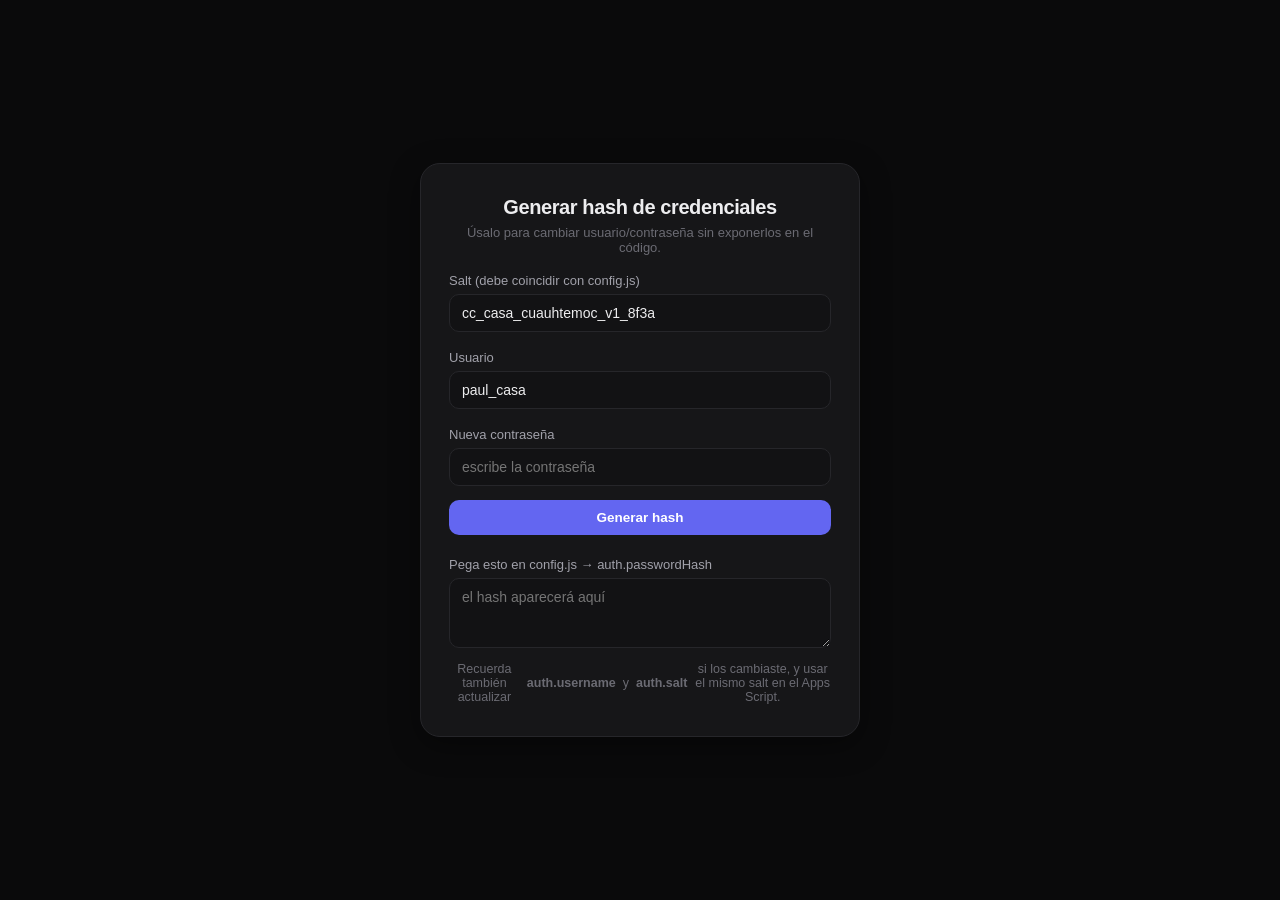
==== generar-hash.html @ 9c11d185 "Dashboard financiero Casa Cuauhtémoc App estática para GitHub Pages: login con hash SHA-256, 6 pesta" ====
<!DOCTYPE html>
<html lang="es">
<head>
  <meta charset="UTF-8" />
  <meta name="viewport" content="width=device-width, initial-scale=1" />
  <title>Generar hash de credenciales · Casa Cuauhtémoc</title>
  <link rel="stylesheet" href="https://rsms.me/inter/inter.css" />
  <link rel="stylesheet" href="css/styles.css" />
</head>
<body>
  <div class="login-screen">
    <form class="login-card" id="form" style="max-width:440px">
      <h1>Generar hash de credenciales</h1>
      <p class="login-sub">Úsalo para cambiar usuario/contraseña sin exponerlos en el código.</p>

      <label class="field"><span>Salt (debe coincidir con config.js)</span>
        <input type="text" id="salt" value="cc_casa_cuauhtemoc_v1_8f3a" /></label>
      <label class="field"><span>Usuario</span>
        <input type="text" id="user" value="paul_casa" autocapitalize="none" /></label>
      <label class="field"><span>Nueva contraseña</span>
        <input type="text" id="pass" placeholder="escribe la contraseña" /></label>

      <button type="submit" class="btn btn-primary btn-block">Generar hash</button>

      <div class="field" style="margin-top:8px">
        <span>Pega esto en config.js → auth.passwordHash</span>
        <textarea id="out" rows="3" readonly placeholder="el hash aparecerá aquí"></textarea>
      </div>
      <p class="hint">Recuerda también actualizar <strong>auth.username</strong> y <strong>auth.salt</strong> si los cambiaste, y usar el mismo salt en el Apps Script.</p>
    </form>
  </div>

  <script type="module">
    import { hashCredential } from "./js/crypto.js";
    const form = document.getElementById("form");
    form.onsubmit = async (e) => {
      e.preventDefault();
      const salt = document.getElementById("salt").value;
      const user = document.getElementById("user").value.trim();
      const pass = document.getElementById("pass").value;
      document.getElementById("out").value = await hashCredential(salt, user, pass);
    };
  </script>
</body>
</html>
---- css/styles.css ----
/* ==========================================================================
   Casa Cuauhtémoc — Control Financiero
   Dark mode · Inter · diseño tipo Linear / Vercel / Raycast
   ========================================================================== */
:root {
  --bg: #0a0a0b;
  --bg-elev: #121214;
  --panel: #161618;
  --panel-2: #1c1c1f;
  --border: #26262a;
  --border-soft: #1e1e22;
  --text: #ededef;
  --text-2: #a1a1aa;
  --text-3: #6b6b73;
  --accent: #6366f1;
  --accent-2: #818cf8;
  --success: #34d399;
  --warning: #fbbf24;
  --danger: #f87171;
  --radius: 14px;
  --radius-sm: 10px;
  --shadow: 0 8px 30px rgba(0, 0, 0, 0.4);
  --sidebar-w: 248px;
  --font: "Inter", -apple-system, BlinkMacSystemFont, "Segoe UI", Roboto, sans-serif;
}

* { box-sizing: border-box; margin: 0; padding: 0; }
html, body { height: 100%; }
body {
  font-family: var(--font);
  background: var(--bg);
  color: var(--text);
  -webkit-font-smoothing: antialiased;
  text-rendering: optimizeLegibility;
  font-feature-settings: "cv02", "cv03", "cv04", "tnum";
}
.icon { flex: none; vertical-align: middle; }
.muted { color: var(--text-2); }
.small { font-size: 12.5px; }
.block { display: block; }
.right { text-align: right; }
.warn { color: var(--warning); }
.hide-sm { display: inline; }

/* ---------- Layout ---------- */
.layout { display: flex; min-height: 100vh; }
.sidebar {
  width: var(--sidebar-w);
  flex: none;
  background: var(--bg-elev);
  border-right: 1px solid var(--border-soft);
  display: flex;
  flex-direction: column;
  padding: 22px 16px;
  position: sticky;
  top: 0;
  height: 100vh;
}
.brand { display: flex; gap: 12px; align-items: center; padding: 4px 6px 22px; }
.brand-mark {
  width: 38px; height: 38px; border-radius: 11px;
  background: linear-gradient(135deg, var(--accent), var(--accent-2));
  display: grid; place-items: center; color: #fff;
}
.brand-name { font-weight: 650; font-size: 15px; letter-spacing: -0.01em; }
.brand-sub { font-size: 12px; color: var(--text-3); }

.nav { display: flex; flex-direction: column; gap: 2px; flex: 1; }
.nav-item {
  display: flex; align-items: center; gap: 11px;
  padding: 9px 11px; border-radius: var(--radius-sm);
  background: none; border: none; color: var(--text-2);
  font: inherit; font-size: 14px; font-weight: 500; cursor: pointer;
  text-align: left; transition: background .15s, color .15s;
}
.nav-item:hover { background: var(--panel); color: var(--text); }
.nav-item.active { background: var(--panel-2); color: var(--text); }
.nav-item.active .icon { color: var(--accent-2); }

.sidebar-foot { font-size: 12px; color: var(--text-3); display: flex; flex-direction: column; gap: 12px; padding-top: 16px; border-top: 1px solid var(--border-soft); }
.sync-dot { display: inline-block; width: 7px; height: 7px; border-radius: 50%; background: var(--text-3); margin-right: 4px; }
.sync-dot.ok { background: var(--success); box-shadow: 0 0 0 3px rgba(52,211,153,.15); }

.main { flex: 1; min-width: 0; display: flex; flex-direction: column; }
.topbar {
  display: flex; align-items: center; gap: 12px;
  padding: 14px 24px; border-bottom: 1px solid var(--border-soft);
  position: sticky; top: 0; background: rgba(10,10,11,.8);
  backdrop-filter: blur(12px); z-index: 20;
}
.topbar-title { font-weight: 600; flex: 1; letter-spacing: -0.01em; }
.menu-toggle { display: none; }

.view-root { padding: 24px; max-width: 1100px; width: 100%; margin: 0 auto; }
.view { display: flex; flex-direction: column; gap: 20px; }
.view-head { display: flex; align-items: flex-end; justify-content: space-between; gap: 16px; flex-wrap: wrap; }
.view-head h2 { font-size: 22px; font-weight: 660; letter-spacing: -0.02em; }

/* ---------- Tab bar (mobile) ---------- */
.tabbar { display: none; }

/* ---------- Grids ---------- */
.grid { display: grid; gap: 14px; }
.grid-2 { grid-template-columns: repeat(2, 1fr); }
.grid-3 { grid-template-columns: repeat(3, 1fr); }
.grid-4 { grid-template-columns: repeat(4, 1fr); }

/* ---------- Cards / panels ---------- */
.panel, .stat-card, .fund-card {
  background: var(--panel);
  border: 1px solid var(--border-soft);
  border-radius: var(--radius);
  padding: 18px;
}
.panel { display: flex; flex-direction: column; gap: 12px; }
.panel-head { display: flex; align-items: center; justify-content: space-between; gap: 10px; }
.panel-head h3 { font-size: 14.5px; font-weight: 600; display: flex; align-items: center; gap: 8px; letter-spacing: -0.01em; }

.stat-card { display: flex; flex-direction: column; gap: 6px; }
.stat-label { font-size: 12.5px; color: var(--text-2); }
.stat-value { font-size: 24px; font-weight: 680; letter-spacing: -0.02em; }
.stat-sub { font-size: 12.5px; color: var(--text-3); }
.tone-success .stat-value { color: var(--success); }
.tone-accent .stat-value { color: var(--accent-2); }
.tone-warn .stat-value { color: var(--warning); }

.fund-card { display: flex; flex-direction: column; gap: 7px; }
.fund-card-head { display: flex; align-items: center; gap: 8px; font-size: 13px; color: var(--text-2); }
.fund-card-head .icon { color: var(--accent-2); }
.fund-amount { font-size: 22px; font-weight: 680; letter-spacing: -0.02em; }
.fund-pct { font-size: 12px; color: var(--text-3); align-self: flex-end; }

.big-number { font-size: 30px; font-weight: 720; letter-spacing: -0.03em; }
.big-number .of { font-size: 15px; font-weight: 500; color: var(--text-3); }
.usd-ref { font-size: 12.5px; color: var(--text-3); }

/* ---------- Progress ---------- */
.progress { height: 8px; background: var(--panel-2); border-radius: 99px; overflow: hidden; border: 1px solid var(--border-soft); }
.progress-fill { height: 100%; border-radius: 99px; transition: width .6s cubic-bezier(.16,1,.3,1); }

/* ---------- Badges / tags ---------- */
.badge { font-size: 11px; font-weight: 600; padding: 3px 9px; border-radius: 99px; white-space: nowrap; }
.badge-success { background: rgba(52,211,153,.13); color: var(--success); }
.badge-accent { background: rgba(99,102,241,.16); color: var(--accent-2); }
.badge-warn { background: rgba(251,191,36,.14); color: var(--warning); }
.tag { font-size: 10.5px; color: var(--text-3); background: var(--panel-2); padding: 2px 7px; border-radius: 6px; }
.tag-new { color: var(--accent-2); background: rgba(99,102,241,.12); }

/* ---------- Estimator ---------- */
.estimator .est-list { display: flex; flex-direction: column; gap: 2px; }
.est-row { display: flex; justify-content: space-between; align-items: center; gap: 12px; padding: 11px 0; border-bottom: 1px solid var(--border-soft); }
.est-row:last-child { border-bottom: none; }
.est-name { font-weight: 550; font-size: 14px; }
.est-val { text-align: right; }
.est-val.warn { color: var(--warning); font-size: 13px; }
.hint { font-size: 12.5px; color: var(--text-3); display: flex; align-items: center; gap: 7px; }
.hint.warn { color: var(--warning); }

/* ---------- Phases ---------- */
.phases { display: flex; flex-direction: column; gap: 14px; }
.phase-budget { display: flex; align-items: center; gap: 10px; font-size: 15px; font-weight: 600; }
.f2-split { display: grid; grid-template-columns: repeat(3, 1fr); gap: 12px; padding: 12px; background: var(--panel-2); border-radius: var(--radius-sm); }
.f2-split > div { display: flex; flex-direction: column; gap: 3px; }
.f2-split strong { font-size: 16px; }
.phase-history summary { cursor: pointer; font-size: 13px; color: var(--text-2); padding: 4px 0; }
.phase-history summary:hover { color: var(--text); }
.link-btn { background: none; border: none; color: var(--accent-2); font: inherit; font-size: 12.5px; cursor: pointer; display: inline-flex; gap: 4px; align-items: center; }

/* ---------- Lists & tables ---------- */
.mini-list { list-style: none; display: flex; flex-direction: column; }
.mini-list li { display: flex; justify-content: space-between; align-items: center; gap: 12px; padding: 10px 0; border-bottom: 1px solid var(--border-soft); }
.mini-list li:last-child { border-bottom: none; }
.mini-concept { font-weight: 550; font-size: 14px; display: block; }
.amount { font-variant-numeric: tabular-nums; font-weight: 600; }
.amount.pos { color: var(--success); }
.amount.neg { color: var(--danger); }

.table-wrap { overflow-x: auto; }
.table { width: 100%; border-collapse: collapse; font-size: 13.5px; }
.table th { text-align: left; font-weight: 550; color: var(--text-3); font-size: 12px; padding: 8px 10px; border-bottom: 1px solid var(--border); white-space: nowrap; }
.table td { padding: 11px 10px; border-bottom: 1px solid var(--border-soft); vertical-align: top; }
.table tr:last-child td { border-bottom: none; }
.table .right { text-align: right; }

/* ---------- Filters ---------- */
.filters { display: flex; gap: 10px; flex-wrap: wrap; }
.filters select, .filters input { flex: 1; min-width: 140px; }

/* ---------- Buttons ---------- */
.btn {
  display: inline-flex; align-items: center; justify-content: center; gap: 7px;
  padding: 9px 15px; border-radius: var(--radius-sm); border: 1px solid transparent;
  font: inherit; font-size: 13.5px; font-weight: 560; cursor: pointer;
  transition: transform .08s, background .15s, border-color .15s; white-space: nowrap;
}
.btn:active { transform: scale(.97); }
.btn-sm { padding: 7px 12px; font-size: 13px; }
.btn-primary { background: var(--accent); color: #fff; }
.btn-primary:hover { background: var(--accent-2); }
.btn-ghost { background: var(--panel); color: var(--text); border-color: var(--border); }
.btn-ghost:hover { background: var(--panel-2); }
.btn-danger { background: var(--danger); color: #fff; }
.btn-block { width: 100%; }
.icon-btn { background: none; border: none; color: var(--text-2); cursor: pointer; padding: 6px; border-radius: 8px; display: inline-flex; }
.icon-btn:hover { background: var(--panel-2); color: var(--text); }

/* ---------- Forms ---------- */
.field { display: flex; flex-direction: column; gap: 6px; font-size: 13px; color: var(--text-2); }
.field span { display: flex; align-items: center; gap: 6px; }
.field-full { grid-column: 1 / -1; }
input, select, textarea {
  font: inherit; font-size: 14px; color: var(--text);
  background: var(--bg-elev); border: 1px solid var(--border);
  border-radius: var(--radius-sm); padding: 10px 12px; width: 100%;
  transition: border-color .15s, box-shadow .15s;
}
input:focus, select:focus, textarea:focus { outline: none; border-color: var(--accent); box-shadow: 0 0 0 3px rgba(99,102,241,.18); }
input[readonly] { color: var(--text-2); background: var(--panel-2); }
.form-grid { display: grid; grid-template-columns: 1fr 1fr; gap: 14px; }
.check-field { display: flex; flex-direction: row; align-items: center; gap: 9px; font-size: 13.5px; color: var(--text); }
.check-field input { width: auto; }

/* ---------- Modal ---------- */
#modal-host:empty { display: none; }
.modal-backdrop {
  position: fixed; inset: 0; background: rgba(0,0,0,.6); backdrop-filter: blur(4px);
  display: grid; place-items: center; padding: 18px; z-index: 100;
  opacity: 0; transition: opacity .2s;
}
.modal-backdrop.show { opacity: 1; }
.modal {
  background: var(--panel); border: 1px solid var(--border); border-radius: 18px;
  width: 100%; max-width: 520px; box-shadow: var(--shadow);
  transform: translateY(12px) scale(.98); transition: transform .2s; max-height: 90vh; overflow: auto;
}
.modal-backdrop.show .modal { transform: none; }
.modal-head { display: flex; align-items: center; justify-content: space-between; padding: 18px 20px; border-bottom: 1px solid var(--border-soft); }
.modal-head h3 { font-size: 16px; font-weight: 620; }
.modal-body { padding: 20px; }
.modal-foot { display: flex; justify-content: flex-end; gap: 10px; padding: 16px 20px; border-top: 1px solid var(--border-soft); }
.confirm-msg { font-size: 14.5px; line-height: 1.55; color: var(--text-2); }

/* ---------- Toasts ---------- */
.toasts { position: fixed; bottom: 24px; left: 50%; transform: translateX(-50%); display: flex; flex-direction: column; gap: 10px; z-index: 200; }
.toast {
  display: flex; align-items: center; gap: 10px; padding: 12px 16px;
  background: var(--panel-2); border: 1px solid var(--border); border-radius: 12px;
  box-shadow: var(--shadow); font-size: 13.5px; opacity: 0; transform: translateY(10px);
  transition: opacity .25s, transform .25s;
}
.toast.show { opacity: 1; transform: none; }
.toast-success .icon { color: var(--success); }
.toast-error .icon { color: var(--danger); }

/* ---------- Empty / skeleton ---------- */
.empty { text-align: center; padding: 28px 16px; color: var(--text-3); }
.empty-icon { width: 52px; height: 52px; border-radius: 14px; background: var(--panel-2); display: grid; place-items: center; margin: 0 auto 12px; }
.empty-title { font-size: 14px; color: var(--text-2); }
.empty-sub { font-size: 12.5px; margin-top: 4px; }
.skeleton-group { display: flex; flex-direction: column; gap: 12px; }
.skeleton-row { height: 64px; border-radius: var(--radius); background: linear-gradient(90deg, var(--panel) 25%, var(--panel-2) 37%, var(--panel) 63%); background-size: 400% 100%; animation: shimmer 1.4s ease infinite; }
@keyframes shimmer { 0% { background-position: 100% 0; } 100% { background-position: -100% 0; } }

/* ---------- Charts ---------- */
.chart { width: 100%; height: auto; }
.chart-empty { padding: 28px; text-align: center; color: var(--text-3); font-size: 13px; }

/* ---------- Login ---------- */
.login-screen { min-height: 100vh; display: grid; place-items: center; padding: 24px; gap: 20px; align-content: center; }
.login-card {
  width: 100%; max-width: 360px; background: var(--panel); border: 1px solid var(--border);
  border-radius: 20px; padding: 32px 28px; display: flex; flex-direction: column; gap: 14px;
  box-shadow: var(--shadow); text-align: center;
}
.login-badge { width: 56px; height: 56px; border-radius: 16px; background: linear-gradient(135deg, var(--accent), var(--accent-2)); color: #fff; display: grid; place-items: center; margin: 0 auto 4px; }
.login-card h1 { font-size: 20px; letter-spacing: -0.02em; }
.login-sub { color: var(--text-3); font-size: 13px; margin-top: -8px; }
.login-card .field { text-align: left; margin-top: 4px; }
.login-error { color: var(--danger); font-size: 13px; }
.login-foot { color: var(--text-3); font-size: 12px; }
.shake { animation: shake .4s; }
@keyframes shake { 10%,90%{transform:translateX(-1px)} 20%,80%{transform:translateX(2px)} 30%,50%,70%{transform:translateX(-4px)} 40%,60%{transform:translateX(4px)} }

/* ---------- Animations ---------- */
.fade-in { animation: fadeIn .35s cubic-bezier(.16,1,.3,1); }
@keyframes fadeIn { from { opacity: 0; transform: translateY(6px); } to { opacity: 1; transform: none; } }

/* ==========================================================================
   RESPONSIVE
   ========================================================================== */
@media (max-width: 980px) {
  .grid-4 { grid-template-columns: repeat(2, 1fr); }
  .grid-3 { grid-template-columns: repeat(2, 1fr); }
}
@media (max-width: 760px) {
  .sidebar {
    position: fixed; left: 0; top: 0; z-index: 60; transform: translateX(-100%);
    transition: transform .25s; box-shadow: var(--shadow);
  }
  .sidebar.open { transform: none; }
  .menu-toggle { display: inline-flex; }
  .tabbar {
    display: flex; position: fixed; bottom: 0; left: 0; right: 0; z-index: 50;
    background: rgba(18,18,20,.92); backdrop-filter: blur(14px);
    border-top: 1px solid var(--border-soft); padding: 8px 6px env(safe-area-inset-bottom);
    justify-content: space-around;
  }
  .tabbar-item {
    display: flex; flex-direction: column; align-items: center; gap: 3px;
    background: none; border: none; color: var(--text-3); font: inherit; font-size: 10.5px;
    font-weight: 500; cursor: pointer; padding: 4px 6px; flex: 1; border-radius: 10px;
  }
  .tabbar-item.active { color: var(--accent-2); }
  .view-root { padding: 18px 16px 88px; }
  .main { padding-bottom: 0; }
}
@media (max-width: 560px) {
  .grid-3, .grid-4 { grid-template-columns: 1fr; }
  .grid-2 { grid-template-columns: 1fr; }
  .form-grid { grid-template-columns: 1fr; }
  .f2-split { grid-template-columns: 1fr; }
  .hide-sm { display: none; }
  .view-head h2 { font-size: 19px; }
  .big-number { font-size: 25px; }
}
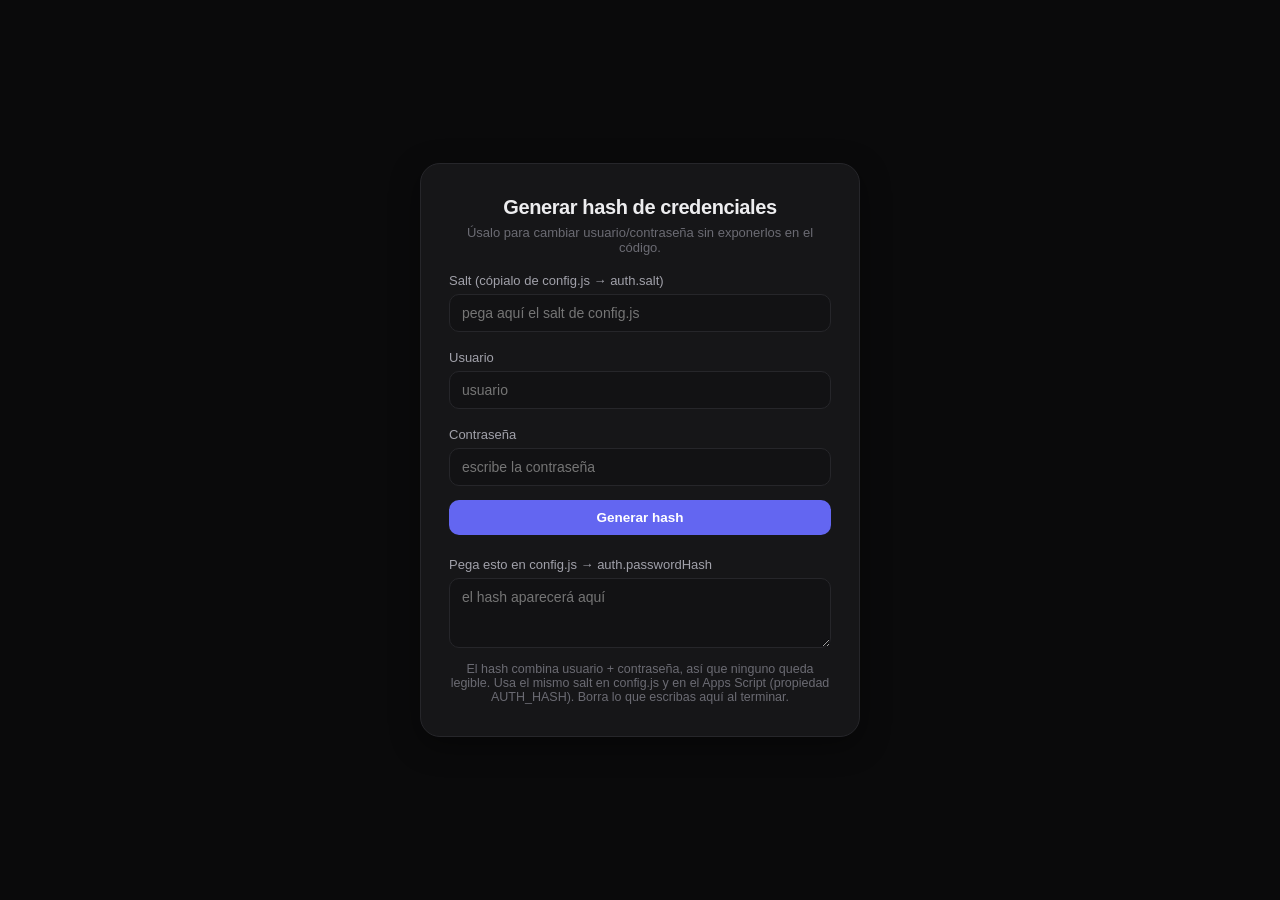
==== commit 54c17cf5: "Ocultar credenciales: solo hash combinado usuario+contraseña - config.js: se elimina el usuario en t" ====
--- a/generar-hash.html
+++ b/generar-hash.html
@@ -13,12 +13,12 @@
       <h1>Generar hash de credenciales</h1>
       <p class="login-sub">Úsalo para cambiar usuario/contraseña sin exponerlos en el código.</p>
 
-      <label class="field"><span>Salt (debe coincidir con config.js)</span>
-        <input type="text" id="salt" value="cc_casa_cuauhtemoc_v1_8f3a" /></label>
+      <label class="field"><span>Salt (cópialo de config.js → auth.salt)</span>
+        <input type="text" id="salt" placeholder="pega aquí el salt de config.js" autocomplete="off" /></label>
       <label class="field"><span>Usuario</span>
-        <input type="text" id="user" value="paul_casa" autocapitalize="none" /></label>
-      <label class="field"><span>Nueva contraseña</span>
-        <input type="text" id="pass" placeholder="escribe la contraseña" /></label>
+        <input type="text" id="user" placeholder="usuario" autocapitalize="none" autocomplete="off" /></label>
+      <label class="field"><span>Contraseña</span>
+        <input type="text" id="pass" placeholder="escribe la contraseña" autocomplete="off" /></label>
 
       <button type="submit" class="btn btn-primary btn-block">Generar hash</button>
 
@@ -26,7 +26,7 @@
         <span>Pega esto en config.js → auth.passwordHash</span>
         <textarea id="out" rows="3" readonly placeholder="el hash aparecerá aquí"></textarea>
       </div>
-      <p class="hint">Recuerda también actualizar <strong>auth.username</strong> y <strong>auth.salt</strong> si los cambiaste, y usar el mismo salt en el Apps Script.</p>
+      <p class="hint">El hash combina usuario + contraseña, así que ninguno queda legible. Usa el mismo salt en config.js y en el Apps Script (propiedad AUTH_HASH). Borra lo que escribas aquí al terminar.</p>
     </form>
   </div>
 
@@ -35,7 +35,7 @@
     const form = document.getElementById("form");
     form.onsubmit = async (e) => {
       e.preventDefault();
-      const salt = document.getElementById("salt").value;
+      const salt = document.getElementById("salt").value.trim();
       const user = document.getElementById("user").value.trim();
       const pass = document.getElementById("pass").value;
       document.getElementById("out").value = await hashCredential(salt, user, pass);
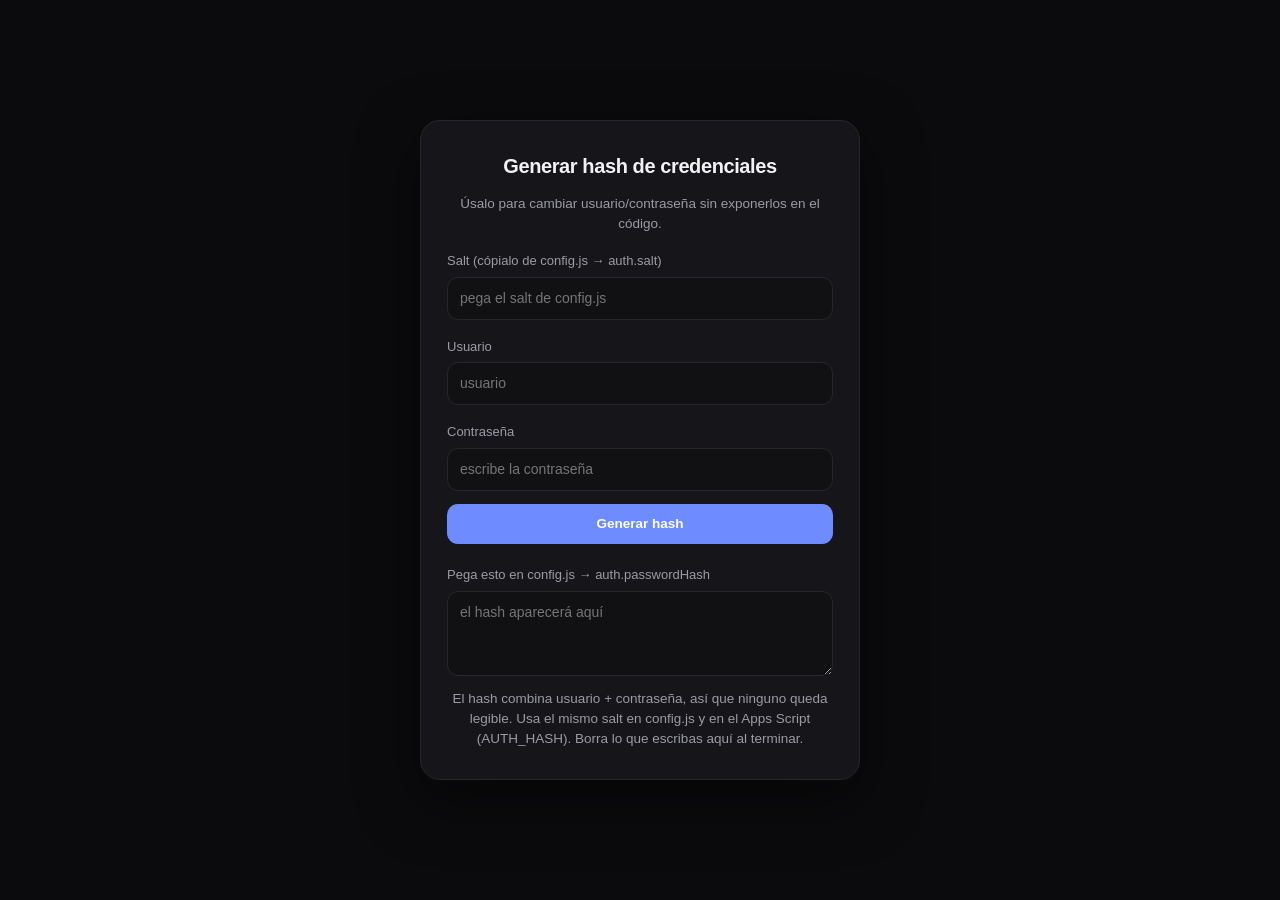
==== commit cb7b9f9c: "Rediseño limpio + modelo de cuenta de mamá corregido Lógica corregida: - Separa lo RECIBIDO por mamá" ====
--- a/generar-hash.html
+++ b/generar-hash.html
@@ -8,37 +8,37 @@
   <link rel="stylesheet" href="css/styles.css" />
 </head>
 <body>
-  <div class="login-screen">
+  <div class="login">
     <form class="login-card" id="form" style="max-width:440px">
       <h1>Generar hash de credenciales</h1>
-      <p class="login-sub">Úsalo para cambiar usuario/contraseña sin exponerlos en el código.</p>
+      <p class="sub">Úsalo para cambiar usuario/contraseña sin exponerlos en el código.</p>
 
       <label class="field"><span>Salt (cópialo de config.js → auth.salt)</span>
-        <input type="text" id="salt" placeholder="pega aquí el salt de config.js" autocomplete="off" /></label>
+        <input type="text" id="salt" placeholder="pega el salt de config.js" autocomplete="off"></label>
       <label class="field"><span>Usuario</span>
-        <input type="text" id="user" placeholder="usuario" autocapitalize="none" autocomplete="off" /></label>
+        <input type="text" id="user" placeholder="usuario" autocapitalize="none" autocomplete="off"></label>
       <label class="field"><span>Contraseña</span>
-        <input type="text" id="pass" placeholder="escribe la contraseña" autocomplete="off" /></label>
+        <input type="text" id="pass" placeholder="escribe la contraseña" autocomplete="off"></label>
 
-      <button type="submit" class="btn btn-primary btn-block">Generar hash</button>
+      <button type="submit" class="btn primary block">Generar hash</button>
 
-      <div class="field" style="margin-top:8px">
-        <span>Pega esto en config.js → auth.passwordHash</span>
-        <textarea id="out" rows="3" readonly placeholder="el hash aparecerá aquí"></textarea>
-      </div>
-      <p class="hint">El hash combina usuario + contraseña, así que ninguno queda legible. Usa el mismo salt en config.js y en el Apps Script (propiedad AUTH_HASH). Borra lo que escribas aquí al terminar.</p>
+      <label class="field" style="margin-top:8px"><span>Pega esto en config.js → auth.passwordHash</span>
+        <textarea id="out" rows="3" readonly placeholder="el hash aparecerá aquí"></textarea></label>
+      <p class="sub">El hash combina usuario + contraseña, así que ninguno queda legible. Usa el mismo salt en config.js y en el Apps Script (AUTH_HASH). Borra lo que escribas aquí al terminar.</p>
     </form>
   </div>
 
   <script type="module">
-    import { hashCredential } from "./js/crypto.js";
-    const form = document.getElementById("form");
-    form.onsubmit = async (e) => {
+    async function sha256(t) {
+      const b = await crypto.subtle.digest("SHA-256", new TextEncoder().encode(t));
+      return [...new Uint8Array(b)].map((x) => x.toString(16).padStart(2, "0")).join("");
+    }
+    document.getElementById("form").onsubmit = async (e) => {
       e.preventDefault();
       const salt = document.getElementById("salt").value.trim();
       const user = document.getElementById("user").value.trim();
       const pass = document.getElementById("pass").value;
-      document.getElementById("out").value = await hashCredential(salt, user, pass);
+      document.getElementById("out").value = await sha256(`${salt}:${user}:${pass}`);
     };
   </script>
 </body>
--- a/css/styles.css
+++ b/css/styles.css
@@ -1,29 +1,27 @@
 /* ==========================================================================
    Casa Cuauhtémoc — Control Financiero
-   Dark mode · Inter · diseño tipo Linear / Vercel / Raycast
+   Diseño limpio, dark mode, tipo Linear / Vercel
    ========================================================================== */
 :root {
-  --bg: #0a0a0b;
-  --bg-elev: #121214;
-  --panel: #161618;
-  --panel-2: #1c1c1f;
-  --border: #26262a;
-  --border-soft: #1e1e22;
-  --text: #ededef;
-  --text-2: #a1a1aa;
-  --text-3: #6b6b73;
-  --accent: #6366f1;
-  --accent-2: #818cf8;
-  --success: #34d399;
-  --warning: #fbbf24;
-  --danger: #f87171;
-  --radius: 14px;
-  --radius-sm: 10px;
-  --shadow: 0 8px 30px rgba(0, 0, 0, 0.4);
-  --sidebar-w: 248px;
+  --bg: #0b0b0d;
+  --bg-2: #111114;
+  --panel: #16161a;
+  --panel-2: #1d1d22;
+  --line: #26262c;
+  --line-soft: #1e1e24;
+  --text: #f2f2f5;
+  --text-2: #9b9ba6;
+  --text-3: #6a6a76;
+  --blue: #6e8bff;
+  --blue-2: #8ba3ff;
+  --ok: #3ddc97;
+  --warn: #ffc24b;
+  --danger: #ff6b6b;
+  --r: 16px;
+  --r-sm: 11px;
+  --sw: 250px;
   --font: "Inter", -apple-system, BlinkMacSystemFont, "Segoe UI", Roboto, sans-serif;
 }
-
 * { box-sizing: border-box; margin: 0; padding: 0; }
 html, body { height: 100%; }
 body {
@@ -31,295 +29,245 @@
   background: var(--bg);
   color: var(--text);
   -webkit-font-smoothing: antialiased;
-  text-rendering: optimizeLegibility;
-  font-feature-settings: "cv02", "cv03", "cv04", "tnum";
+  font-feature-settings: "tnum", "cv02", "cv03";
+  line-height: 1.5;
 }
 .icon { flex: none; vertical-align: middle; }
-.muted { color: var(--text-2); }
-.small { font-size: 12.5px; }
-.block { display: block; }
-.right { text-align: right; }
-.warn { color: var(--warning); }
-.hide-sm { display: inline; }
+.sub { color: var(--text-2); font-size: 13.5px; }
+.muted { color: var(--text-3); }
+.ok-text { color: var(--ok); }
+.blue-text { color: var(--blue-2); }
+.warn-text { color: var(--warn); }
+.usd { color: var(--text-3); font-size: 12.5px; }
+.hide-xs { display: inline; }
 
 /* ---------- Layout ---------- */
 .layout { display: flex; min-height: 100vh; }
-.sidebar {
-  width: var(--sidebar-w);
-  flex: none;
-  background: var(--bg-elev);
-  border-right: 1px solid var(--border-soft);
-  display: flex;
-  flex-direction: column;
-  padding: 22px 16px;
-  position: sticky;
-  top: 0;
-  height: 100vh;
-}
-.brand { display: flex; gap: 12px; align-items: center; padding: 4px 6px 22px; }
-.brand-mark {
-  width: 38px; height: 38px; border-radius: 11px;
-  background: linear-gradient(135deg, var(--accent), var(--accent-2));
-  display: grid; place-items: center; color: #fff;
-}
-.brand-name { font-weight: 650; font-size: 15px; letter-spacing: -0.01em; }
-.brand-sub { font-size: 12px; color: var(--text-3); }
-
+.side {
+  width: var(--sw); flex: none; background: var(--bg-2);
+  border-right: 1px solid var(--line-soft); display: flex; flex-direction: column;
+  padding: 20px 14px; position: sticky; top: 0; height: 100vh;
+}
+.brand { display: flex; gap: 11px; align-items: center; padding: 4px 6px 20px; }
+.brand-ic {
+  width: 36px; height: 36px; border-radius: 10px; color: #fff;
+  background: linear-gradient(135deg, var(--blue), var(--blue-2));
+  display: grid; place-items: center;
+}
+.brand-name { font-weight: 650; font-size: 14.5px; letter-spacing: -.01em; }
+.brand-sub { font-size: 11.5px; color: var(--text-3); }
 .nav { display: flex; flex-direction: column; gap: 2px; flex: 1; }
 .nav-item {
-  display: flex; align-items: center; gap: 11px;
-  padding: 9px 11px; border-radius: var(--radius-sm);
-  background: none; border: none; color: var(--text-2);
-  font: inherit; font-size: 14px; font-weight: 500; cursor: pointer;
-  text-align: left; transition: background .15s, color .15s;
+  display: flex; align-items: center; gap: 11px; padding: 9px 11px;
+  border-radius: var(--r-sm); background: none; border: none; color: var(--text-2);
+  font: inherit; font-size: 14px; font-weight: 500; cursor: pointer; text-align: left;
+  transition: background .15s, color .15s;
 }
 .nav-item:hover { background: var(--panel); color: var(--text); }
 .nav-item.active { background: var(--panel-2); color: var(--text); }
-.nav-item.active .icon { color: var(--accent-2); }
-
-.sidebar-foot { font-size: 12px; color: var(--text-3); display: flex; flex-direction: column; gap: 12px; padding-top: 16px; border-top: 1px solid var(--border-soft); }
-.sync-dot { display: inline-block; width: 7px; height: 7px; border-radius: 50%; background: var(--text-3); margin-right: 4px; }
-.sync-dot.ok { background: var(--success); box-shadow: 0 0 0 3px rgba(52,211,153,.15); }
+.nav-item.active .icon { color: var(--blue-2); }
+.side-foot { display: flex; flex-direction: column; gap: 12px; padding-top: 16px; border-top: 1px solid var(--line-soft); }
+.sync { font-size: 12px; color: var(--text-3); }
+.dot { display: inline-block; width: 7px; height: 7px; border-radius: 50%; margin-right: 5px; background: var(--text-3); }
+.dot.ok { background: var(--ok); box-shadow: 0 0 0 3px rgba(61,220,151,.15); }
+.dot.warn { background: var(--warn); }
 
 .main { flex: 1; min-width: 0; display: flex; flex-direction: column; }
 .topbar {
-  display: flex; align-items: center; gap: 12px;
-  padding: 14px 24px; border-bottom: 1px solid var(--border-soft);
-  position: sticky; top: 0; background: rgba(10,10,11,.8);
-  backdrop-filter: blur(12px); z-index: 20;
-}
-.topbar-title { font-weight: 600; flex: 1; letter-spacing: -0.01em; }
-.menu-toggle { display: none; }
-
-.view-root { padding: 24px; max-width: 1100px; width: 100%; margin: 0 auto; }
-.view { display: flex; flex-direction: column; gap: 20px; }
-.view-head { display: flex; align-items: flex-end; justify-content: space-between; gap: 16px; flex-wrap: wrap; }
-.view-head h2 { font-size: 22px; font-weight: 660; letter-spacing: -0.02em; }
-
-/* ---------- Tab bar (mobile) ---------- */
+  display: flex; align-items: center; gap: 12px; padding: 13px 22px;
+  border-bottom: 1px solid var(--line-soft); position: sticky; top: 0; z-index: 20;
+  background: rgba(11,11,13,.82); backdrop-filter: blur(12px);
+}
+.topbar-title { font-weight: 600; flex: 1; letter-spacing: -.01em; }
+.menu-tg { display: none; }
+.view-root { padding: 24px; max-width: 1040px; width: 100%; margin: 0 auto; }
 .tabbar { display: none; }
 
-/* ---------- Grids ---------- */
-.grid { display: grid; gap: 14px; }
-.grid-2 { grid-template-columns: repeat(2, 1fr); }
-.grid-3 { grid-template-columns: repeat(3, 1fr); }
-.grid-4 { grid-template-columns: repeat(4, 1fr); }
+/* ---------- View headers ---------- */
+.view { display: flex; flex-direction: column; gap: 18px; }
+.vhead { display: flex; align-items: flex-end; justify-content: space-between; gap: 14px; flex-wrap: wrap; }
+.vhead h1 { font-size: 23px; font-weight: 680; letter-spacing: -.025em; }
+.fx { font-size: 13px; color: var(--text-2); display: flex; align-items: center; gap: 6px; background: var(--panel); border: 1px solid var(--line-soft); padding: 7px 12px; border-radius: 99px; }
+
+/* ---------- HERO (cuenta de mamá) ---------- */
+.hero {
+  background: linear-gradient(150deg, #191b2e 0%, var(--panel) 55%);
+  border: 1px solid var(--line); border-radius: 20px; padding: 24px;
+  display: flex; flex-direction: column; gap: 6px;
+}
+.hero.compact { background: var(--panel); }
+.hero-label { display: inline-flex; align-items: center; gap: 7px; font-size: 13px; color: var(--text-2); }
+.hero-amount { font-size: 40px; font-weight: 740; letter-spacing: -.03em; line-height: 1.1; }
+.hero-sub { font-size: 13px; color: var(--text-3); margin-bottom: 8px; }
+.hero-grid { display: grid; grid-template-columns: repeat(3, 1fr); gap: 12px; margin-top: 8px; }
+.hero-grid.wide { grid-template-columns: repeat(4, 1fr); }
+.hero-stat { background: rgba(255,255,255,.03); border: 1px solid var(--line-soft); border-radius: var(--r-sm); padding: 12px; display: flex; flex-direction: column; gap: 4px; }
+.hero-stat span { font-size: 12px; color: var(--text-2); display: inline-flex; align-items: center; gap: 5px; }
+.hero-stat b { font-size: 17px; font-weight: 640; letter-spacing: -.01em; }
 
 /* ---------- Cards / panels ---------- */
-.panel, .stat-card, .fund-card {
-  background: var(--panel);
-  border: 1px solid var(--border-soft);
-  border-radius: var(--radius);
-  padding: 18px;
-}
-.panel { display: flex; flex-direction: column; gap: 12px; }
+.panel { background: var(--panel); border: 1px solid var(--line-soft); border-radius: var(--r); padding: 18px; display: flex; flex-direction: column; gap: 12px; }
 .panel-head { display: flex; align-items: center; justify-content: space-between; gap: 10px; }
-.panel-head h3 { font-size: 14.5px; font-weight: 600; display: flex; align-items: center; gap: 8px; letter-spacing: -0.01em; }
-
-.stat-card { display: flex; flex-direction: column; gap: 6px; }
+.panel-head h2 { font-size: 15px; font-weight: 620; display: flex; align-items: center; gap: 8px; letter-spacing: -.01em; }
+
+.cards-2 { display: grid; grid-template-columns: 1fr 1fr; gap: 14px; }
+.cards-3 { display: grid; grid-template-columns: repeat(3, 1fr); gap: 14px; }
+
+.mini { background: var(--panel); border: 1px solid var(--line-soft); border-radius: var(--r); padding: 16px; display: flex; flex-direction: column; gap: 6px; }
+.mini-head { display: flex; align-items: center; gap: 8px; font-size: 13px; color: var(--text-2); }
+.mini-head .icon { color: var(--blue-2); }
+.mini-amount { font-size: 22px; font-weight: 680; letter-spacing: -.02em; }
+.mini-meta { font-size: 12px; color: var(--text-3); }
+.mini-pct { font-size: 12px; color: var(--text-3); align-self: flex-end; }
+
+.stat { gap: 5px; }
 .stat-label { font-size: 12.5px; color: var(--text-2); }
-.stat-value { font-size: 24px; font-weight: 680; letter-spacing: -0.02em; }
+.stat-val { font-size: 23px; font-weight: 680; letter-spacing: -.02em; }
 .stat-sub { font-size: 12.5px; color: var(--text-3); }
-.tone-success .stat-value { color: var(--success); }
-.tone-accent .stat-value { color: var(--accent-2); }
-.tone-warn .stat-value { color: var(--warning); }
-
-.fund-card { display: flex; flex-direction: column; gap: 7px; }
-.fund-card-head { display: flex; align-items: center; gap: 8px; font-size: 13px; color: var(--text-2); }
-.fund-card-head .icon { color: var(--accent-2); }
-.fund-amount { font-size: 22px; font-weight: 680; letter-spacing: -0.02em; }
-.fund-pct { font-size: 12px; color: var(--text-3); align-self: flex-end; }
-
-.big-number { font-size: 30px; font-weight: 720; letter-spacing: -0.03em; }
-.big-number .of { font-size: 15px; font-weight: 500; color: var(--text-3); }
-.usd-ref { font-size: 12.5px; color: var(--text-3); }
-
-/* ---------- Progress ---------- */
-.progress { height: 8px; background: var(--panel-2); border-radius: 99px; overflow: hidden; border: 1px solid var(--border-soft); }
-.progress-fill { height: 100%; border-radius: 99px; transition: width .6s cubic-bezier(.16,1,.3,1); }
-
-/* ---------- Badges / tags ---------- */
-.badge { font-size: 11px; font-weight: 600; padding: 3px 9px; border-radius: 99px; white-space: nowrap; }
-.badge-success { background: rgba(52,211,153,.13); color: var(--success); }
-.badge-accent { background: rgba(99,102,241,.16); color: var(--accent-2); }
-.badge-warn { background: rgba(251,191,36,.14); color: var(--warning); }
-.tag { font-size: 10.5px; color: var(--text-3); background: var(--panel-2); padding: 2px 7px; border-radius: 6px; }
-.tag-new { color: var(--accent-2); background: rgba(99,102,241,.12); }
-
-/* ---------- Estimator ---------- */
-.estimator .est-list { display: flex; flex-direction: column; gap: 2px; }
-.est-row { display: flex; justify-content: space-between; align-items: center; gap: 12px; padding: 11px 0; border-bottom: 1px solid var(--border-soft); }
-.est-row:last-child { border-bottom: none; }
-.est-name { font-weight: 550; font-size: 14px; }
-.est-val { text-align: right; }
-.est-val.warn { color: var(--warning); font-size: 13px; }
-.hint { font-size: 12.5px; color: var(--text-3); display: flex; align-items: center; gap: 7px; }
-.hint.warn { color: var(--warning); }
-
-/* ---------- Phases ---------- */
-.phases { display: flex; flex-direction: column; gap: 14px; }
-.phase-budget { display: flex; align-items: center; gap: 10px; font-size: 15px; font-weight: 600; }
-.f2-split { display: grid; grid-template-columns: repeat(3, 1fr); gap: 12px; padding: 12px; background: var(--panel-2); border-radius: var(--radius-sm); }
-.f2-split > div { display: flex; flex-direction: column; gap: 3px; }
-.f2-split strong { font-size: 16px; }
-.phase-history summary { cursor: pointer; font-size: 13px; color: var(--text-2); padding: 4px 0; }
-.phase-history summary:hover { color: var(--text); }
-.link-btn { background: none; border: none; color: var(--accent-2); font: inherit; font-size: 12.5px; cursor: pointer; display: inline-flex; gap: 4px; align-items: center; }
-
-/* ---------- Lists & tables ---------- */
-.mini-list { list-style: none; display: flex; flex-direction: column; }
-.mini-list li { display: flex; justify-content: space-between; align-items: center; gap: 12px; padding: 10px 0; border-bottom: 1px solid var(--border-soft); }
-.mini-list li:last-child { border-bottom: none; }
-.mini-concept { font-weight: 550; font-size: 14px; display: block; }
-.amount { font-variant-numeric: tabular-nums; font-weight: 600; }
-.amount.pos { color: var(--success); }
-.amount.neg { color: var(--danger); }
-
-.table-wrap { overflow-x: auto; }
-.table { width: 100%; border-collapse: collapse; font-size: 13.5px; }
-.table th { text-align: left; font-weight: 550; color: var(--text-3); font-size: 12px; padding: 8px 10px; border-bottom: 1px solid var(--border); white-space: nowrap; }
-.table td { padding: 11px 10px; border-bottom: 1px solid var(--border-soft); vertical-align: top; }
-.table tr:last-child td { border-bottom: none; }
-.table .right { text-align: right; }
-
-/* ---------- Filters ---------- */
-.filters { display: flex; gap: 10px; flex-wrap: wrap; }
-.filters select, .filters input { flex: 1; min-width: 140px; }
+.t-blue .stat-val { color: var(--blue-2); }
+.t-ok .stat-val { color: var(--ok); }
+
+/* ---------- Bars / rows ---------- */
+.bar { height: 8px; background: var(--panel-2); border-radius: 99px; overflow: hidden; border: 1px solid var(--line-soft); }
+.bar-fill { height: 100%; border-radius: 99px; transition: width .6s cubic-bezier(.16,1,.3,1); }
+.rows { display: flex; flex-direction: column; }
+.row { display: flex; justify-content: space-between; align-items: center; gap: 12px; padding: 11px 0; border-bottom: 1px solid var(--line-soft); }
+.row:last-child { border-bottom: none; }
+.row span:first-child { font-weight: 550; font-size: 14px; }
+.row-val { text-align: right; font-size: 13.5px; }
+
+/* ---------- Chips / tags ---------- */
+.chip { font-size: 11px; font-weight: 600; padding: 3px 9px; border-radius: 99px; white-space: nowrap; }
+.chip-ok { background: rgba(61,220,151,.13); color: var(--ok); }
+.chip-blue { background: rgba(110,139,255,.16); color: var(--blue-2); }
+.chip-warn { background: rgba(255,194,75,.14); color: var(--warn); }
+.tag { font-size: 10.5px; color: var(--text-3); background: var(--panel-2); padding: 2px 7px; border-radius: 6px; white-space: nowrap; }
+
+/* ---------- Fases ---------- */
+.fases { display: flex; flex-direction: column; gap: 14px; }
+.fase-nums { display: grid; grid-template-columns: repeat(3, 1fr); gap: 12px; padding: 12px; background: var(--panel-2); border-radius: var(--r-sm); }
+.fase-nums > div { display: flex; flex-direction: column; gap: 3px; }
+.fase-nums span { font-size: 12px; color: var(--text-2); }
+.fase-nums b { font-size: 17px; font-weight: 640; }
+.fase details { margin-top: 4px; }
+.fase summary { cursor: pointer; font-size: 13px; color: var(--text-2); padding: 4px 0; }
+.fase summary:hover { color: var(--text); }
+
+/* ---------- Movimientos ---------- */
+.movs { list-style: none; display: flex; flex-direction: column; }
+.mov { display: flex; align-items: center; gap: 12px; padding: 11px 0; border-bottom: 1px solid var(--line-soft); }
+.mov:last-child { border-bottom: none; }
+.mov-ic { width: 34px; height: 34px; border-radius: 10px; display: grid; place-items: center; flex: none; }
+.mov-ic.in { background: rgba(61,220,151,.12); color: var(--ok); }
+.mov-ic.out { background: rgba(255,107,107,.12); color: var(--danger); }
+.mov-main { flex: 1; min-width: 0; display: flex; flex-direction: column; gap: 2px; }
+.mov-concepto { font-weight: 560; font-size: 14px; }
+.mov-meta { font-size: 12px; color: var(--text-3); overflow: hidden; text-overflow: ellipsis; white-space: nowrap; }
+.mov-monto { font-variant-numeric: tabular-nums; font-weight: 640; font-size: 14.5px; white-space: nowrap; }
+.mov-monto.in { color: var(--ok); }
+.mov-monto.out { color: var(--danger); }
+.del { color: var(--text-3); }
+.del:hover { color: var(--danger); }
+
+/* ---------- Filtros ---------- */
+.filtros { display: flex; gap: 10px; flex-wrap: wrap; }
+.filtros select, .filtros input { flex: 1; min-width: 150px; }
 
 /* ---------- Buttons ---------- */
-.btn {
-  display: inline-flex; align-items: center; justify-content: center; gap: 7px;
-  padding: 9px 15px; border-radius: var(--radius-sm); border: 1px solid transparent;
-  font: inherit; font-size: 13.5px; font-weight: 560; cursor: pointer;
-  transition: transform .08s, background .15s, border-color .15s; white-space: nowrap;
-}
+.btn { display: inline-flex; align-items: center; justify-content: center; gap: 7px; padding: 9px 15px; border-radius: var(--r-sm); border: 1px solid transparent; font: inherit; font-size: 13.5px; font-weight: 560; cursor: pointer; transition: transform .08s, background .15s, border-color .15s; white-space: nowrap; }
 .btn:active { transform: scale(.97); }
-.btn-sm { padding: 7px 12px; font-size: 13px; }
-.btn-primary { background: var(--accent); color: #fff; }
-.btn-primary:hover { background: var(--accent-2); }
-.btn-ghost { background: var(--panel); color: var(--text); border-color: var(--border); }
-.btn-ghost:hover { background: var(--panel-2); }
-.btn-danger { background: var(--danger); color: #fff; }
-.btn-block { width: 100%; }
-.icon-btn { background: none; border: none; color: var(--text-2); cursor: pointer; padding: 6px; border-radius: 8px; display: inline-flex; }
-.icon-btn:hover { background: var(--panel-2); color: var(--text); }
+.btn.sm { padding: 7px 12px; font-size: 13px; }
+.btn.primary { background: var(--blue); color: #fff; }
+.btn.primary:hover { background: var(--blue-2); }
+.btn.ghost { background: var(--panel); color: var(--text); border-color: var(--line); }
+.btn.ghost:hover { background: var(--panel-2); }
+.btn.danger { background: var(--danger); color: #fff; }
+.btn.block { width: 100%; }
+.ghost-icon { background: none; border: none; color: var(--text-2); cursor: pointer; padding: 6px; border-radius: 8px; display: inline-flex; }
+.ghost-icon:hover { background: var(--panel-2); color: var(--text); }
 
 /* ---------- Forms ---------- */
 .field { display: flex; flex-direction: column; gap: 6px; font-size: 13px; color: var(--text-2); }
 .field span { display: flex; align-items: center; gap: 6px; }
-.field-full { grid-column: 1 / -1; }
-input, select, textarea {
-  font: inherit; font-size: 14px; color: var(--text);
-  background: var(--bg-elev); border: 1px solid var(--border);
-  border-radius: var(--radius-sm); padding: 10px 12px; width: 100%;
-  transition: border-color .15s, box-shadow .15s;
-}
-input:focus, select:focus, textarea:focus { outline: none; border-color: var(--accent); box-shadow: 0 0 0 3px rgba(99,102,241,.18); }
-input[readonly] { color: var(--text-2); background: var(--panel-2); }
+.col-2 { grid-column: 1 / -1; }
+input, select, textarea { font: inherit; font-size: 14px; color: var(--text); background: var(--bg-2); border: 1px solid var(--line); border-radius: var(--r-sm); padding: 10px 12px; width: 100%; transition: border-color .15s, box-shadow .15s; }
+input:focus, select:focus { outline: none; border-color: var(--blue); box-shadow: 0 0 0 3px rgba(110,139,255,.18); }
 .form-grid { display: grid; grid-template-columns: 1fr 1fr; gap: 14px; }
-.check-field { display: flex; flex-direction: row; align-items: center; gap: 9px; font-size: 13.5px; color: var(--text); }
-.check-field input { width: auto; }
+.form-hint { font-size: 12.5px; color: var(--text-2); display: flex; align-items: center; gap: 7px; margin-bottom: 14px; background: var(--panel-2); padding: 10px 12px; border-radius: var(--r-sm); }
+.form-hint.warn-text { color: var(--warn); }
+
+/* ---------- Menú agregar ---------- */
+.menu-add { display: flex; flex-direction: column; gap: 8px; }
+.add-opt { display: flex; align-items: center; gap: 13px; padding: 13px; background: var(--bg-2); border: 1px solid var(--line); border-radius: var(--r-sm); cursor: pointer; text-align: left; transition: background .15s, border-color .15s; }
+.add-opt:hover { background: var(--panel-2); border-color: var(--blue); }
+.add-opt span:last-child { display: flex; flex-direction: column; }
+.add-opt b { font-size: 14px; color: var(--text); font-weight: 600; }
+.add-opt small { font-size: 12px; color: var(--text-3); }
+.add-ic { width: 38px; height: 38px; border-radius: 11px; display: grid; place-items: center; flex: none; }
+.add-ic.in { background: rgba(61,220,151,.12); color: var(--ok); }
+.add-ic.out { background: rgba(255,107,107,.12); color: var(--danger); }
 
 /* ---------- Modal ---------- */
 #modal-host:empty { display: none; }
-.modal-backdrop {
-  position: fixed; inset: 0; background: rgba(0,0,0,.6); backdrop-filter: blur(4px);
-  display: grid; place-items: center; padding: 18px; z-index: 100;
-  opacity: 0; transition: opacity .2s;
-}
-.modal-backdrop.show { opacity: 1; }
-.modal {
-  background: var(--panel); border: 1px solid var(--border); border-radius: 18px;
-  width: 100%; max-width: 520px; box-shadow: var(--shadow);
-  transform: translateY(12px) scale(.98); transition: transform .2s; max-height: 90vh; overflow: auto;
-}
-.modal-backdrop.show .modal { transform: none; }
-.modal-head { display: flex; align-items: center; justify-content: space-between; padding: 18px 20px; border-bottom: 1px solid var(--border-soft); }
+.backdrop { position: fixed; inset: 0; background: rgba(0,0,0,.62); backdrop-filter: blur(4px); display: grid; place-items: center; padding: 18px; z-index: 100; opacity: 0; transition: opacity .2s; }
+.backdrop.show { opacity: 1; }
+.modal { background: var(--panel); border: 1px solid var(--line); border-radius: 18px; width: 100%; max-width: 500px; box-shadow: 0 20px 60px rgba(0,0,0,.5); transform: translateY(12px) scale(.98); transition: transform .2s; max-height: 90vh; overflow: auto; }
+.backdrop.show .modal { transform: none; }
+.modal-head { display: flex; align-items: center; justify-content: space-between; padding: 17px 20px; border-bottom: 1px solid var(--line-soft); }
 .modal-head h3 { font-size: 16px; font-weight: 620; }
 .modal-body { padding: 20px; }
-.modal-foot { display: flex; justify-content: flex-end; gap: 10px; padding: 16px 20px; border-top: 1px solid var(--border-soft); }
-.confirm-msg { font-size: 14.5px; line-height: 1.55; color: var(--text-2); }
+.modal-foot { display: flex; justify-content: flex-end; gap: 10px; padding: 16px 20px; border-top: 1px solid var(--line-soft); }
+.confirm-text { font-size: 14.5px; line-height: 1.55; color: var(--text-2); }
 
 /* ---------- Toasts ---------- */
 .toasts { position: fixed; bottom: 24px; left: 50%; transform: translateX(-50%); display: flex; flex-direction: column; gap: 10px; z-index: 200; }
-.toast {
-  display: flex; align-items: center; gap: 10px; padding: 12px 16px;
-  background: var(--panel-2); border: 1px solid var(--border); border-radius: 12px;
-  box-shadow: var(--shadow); font-size: 13.5px; opacity: 0; transform: translateY(10px);
-  transition: opacity .25s, transform .25s;
-}
+.toast { display: flex; align-items: center; gap: 10px; padding: 12px 16px; background: var(--panel-2); border: 1px solid var(--line); border-radius: 12px; box-shadow: 0 10px 30px rgba(0,0,0,.4); font-size: 13.5px; opacity: 0; transform: translateY(10px); transition: opacity .25s, transform .25s; }
 .toast.show { opacity: 1; transform: none; }
-.toast-success .icon { color: var(--success); }
-.toast-error .icon { color: var(--danger); }
-
-/* ---------- Empty / skeleton ---------- */
-.empty { text-align: center; padding: 28px 16px; color: var(--text-3); }
-.empty-icon { width: 52px; height: 52px; border-radius: 14px; background: var(--panel-2); display: grid; place-items: center; margin: 0 auto 12px; }
+.toast-ok .icon { color: var(--ok); }
+.toast-err .icon { color: var(--danger); }
+
+/* ---------- Empty / chart ---------- */
+.empty { text-align: center; padding: 26px 16px; color: var(--text-3); }
+.empty-ic { width: 50px; height: 50px; border-radius: 14px; background: var(--panel-2); display: grid; place-items: center; margin: 0 auto 12px; }
 .empty-title { font-size: 14px; color: var(--text-2); }
 .empty-sub { font-size: 12.5px; margin-top: 4px; }
-.skeleton-group { display: flex; flex-direction: column; gap: 12px; }
-.skeleton-row { height: 64px; border-radius: var(--radius); background: linear-gradient(90deg, var(--panel) 25%, var(--panel-2) 37%, var(--panel) 63%); background-size: 400% 100%; animation: shimmer 1.4s ease infinite; }
-@keyframes shimmer { 0% { background-position: 100% 0; } 100% { background-position: -100% 0; } }
-
-/* ---------- Charts ---------- */
 .chart { width: 100%; height: auto; }
-.chart-empty { padding: 28px; text-align: center; color: var(--text-3); font-size: 13px; }
 
 /* ---------- Login ---------- */
-.login-screen { min-height: 100vh; display: grid; place-items: center; padding: 24px; gap: 20px; align-content: center; }
-.login-card {
-  width: 100%; max-width: 360px; background: var(--panel); border: 1px solid var(--border);
-  border-radius: 20px; padding: 32px 28px; display: flex; flex-direction: column; gap: 14px;
-  box-shadow: var(--shadow); text-align: center;
-}
-.login-badge { width: 56px; height: 56px; border-radius: 16px; background: linear-gradient(135deg, var(--accent), var(--accent-2)); color: #fff; display: grid; place-items: center; margin: 0 auto 4px; }
-.login-card h1 { font-size: 20px; letter-spacing: -0.02em; }
-.login-sub { color: var(--text-3); font-size: 13px; margin-top: -8px; }
+.login { min-height: 100vh; display: grid; place-items: center; align-content: center; gap: 18px; padding: 24px; }
+.login-card { width: 100%; max-width: 350px; background: var(--panel); border: 1px solid var(--line); border-radius: 20px; padding: 30px 26px; display: flex; flex-direction: column; gap: 13px; box-shadow: 0 20px 60px rgba(0,0,0,.5); text-align: center; }
+.login-ic { width: 54px; height: 54px; border-radius: 15px; background: linear-gradient(135deg, var(--blue), var(--blue-2)); color: #fff; display: grid; place-items: center; margin: 0 auto 4px; }
+.login-card h1 { font-size: 20px; letter-spacing: -.02em; }
 .login-card .field { text-align: left; margin-top: 4px; }
-.login-error { color: var(--danger); font-size: 13px; }
+.login-err { color: var(--danger); font-size: 13px; }
 .login-foot { color: var(--text-3); font-size: 12px; }
 .shake { animation: shake .4s; }
 @keyframes shake { 10%,90%{transform:translateX(-1px)} 20%,80%{transform:translateX(2px)} 30%,50%,70%{transform:translateX(-4px)} 40%,60%{transform:translateX(4px)} }
 
-/* ---------- Animations ---------- */
-.fade-in { animation: fadeIn .35s cubic-bezier(.16,1,.3,1); }
-@keyframes fadeIn { from { opacity: 0; transform: translateY(6px); } to { opacity: 1; transform: none; } }
+/* ---------- Animación ---------- */
+.fade { animation: fade .35s cubic-bezier(.16,1,.3,1); }
+@keyframes fade { from { opacity: 0; transform: translateY(6px); } to { opacity: 1; transform: none; } }
 
 /* ==========================================================================
    RESPONSIVE
    ========================================================================== */
-@media (max-width: 980px) {
-  .grid-4 { grid-template-columns: repeat(2, 1fr); }
-  .grid-3 { grid-template-columns: repeat(2, 1fr); }
-}
-@media (max-width: 760px) {
-  .sidebar {
-    position: fixed; left: 0; top: 0; z-index: 60; transform: translateX(-100%);
-    transition: transform .25s; box-shadow: var(--shadow);
-  }
-  .sidebar.open { transform: none; }
-  .menu-toggle { display: inline-flex; }
-  .tabbar {
-    display: flex; position: fixed; bottom: 0; left: 0; right: 0; z-index: 50;
-    background: rgba(18,18,20,.92); backdrop-filter: blur(14px);
-    border-top: 1px solid var(--border-soft); padding: 8px 6px env(safe-area-inset-bottom);
-    justify-content: space-around;
-  }
-  .tabbar-item {
-    display: flex; flex-direction: column; align-items: center; gap: 3px;
-    background: none; border: none; color: var(--text-3); font: inherit; font-size: 10.5px;
-    font-weight: 500; cursor: pointer; padding: 4px 6px; flex: 1; border-radius: 10px;
-  }
-  .tabbar-item.active { color: var(--accent-2); }
-  .view-root { padding: 18px 16px 88px; }
-  .main { padding-bottom: 0; }
-}
-@media (max-width: 560px) {
-  .grid-3, .grid-4 { grid-template-columns: 1fr; }
-  .grid-2 { grid-template-columns: 1fr; }
-  .form-grid { grid-template-columns: 1fr; }
-  .f2-split { grid-template-columns: 1fr; }
-  .hide-sm { display: none; }
-  .view-head h2 { font-size: 19px; }
-  .big-number { font-size: 25px; }
-}
+@media (max-width: 920px) {
+  .cards-3 { grid-template-columns: repeat(2, 1fr); }
+  .hero-grid.wide { grid-template-columns: repeat(2, 1fr); }
+}
+@media (max-width: 720px) {
+  .side { position: fixed; left: 0; top: 0; z-index: 60; transform: translateX(-100%); transition: transform .25s; box-shadow: 0 20px 60px rgba(0,0,0,.5); }
+  .side.open { transform: none; }
+  .menu-tg { display: inline-flex; }
+  .tabbar { display: flex; position: fixed; bottom: 0; left: 0; right: 0; z-index: 50; background: rgba(17,17,20,.94); backdrop-filter: blur(14px); border-top: 1px solid var(--line-soft); padding: 8px 4px calc(8px + env(safe-area-inset-bottom)); justify-content: space-around; }
+  .tab-item { display: flex; flex-direction: column; align-items: center; gap: 3px; background: none; border: none; color: var(--text-3); font: inherit; font-size: 10px; font-weight: 500; cursor: pointer; padding: 4px; flex: 1; }
+  .tab-item.active { color: var(--blue-2); }
+  .view-root { padding: 18px 16px 90px; }
+}
+@media (max-width: 520px) {
+  .cards-2, .cards-3, .hero-grid, .hero-grid.wide, .fase-nums, .form-grid { grid-template-columns: 1fr; }
+  .hide-xs { display: none; }
+  .vhead h1 { font-size: 20px; }
+  .hero-amount { font-size: 33px; }
+  .hero-grid { grid-template-columns: 1fr 1fr; }
+}
